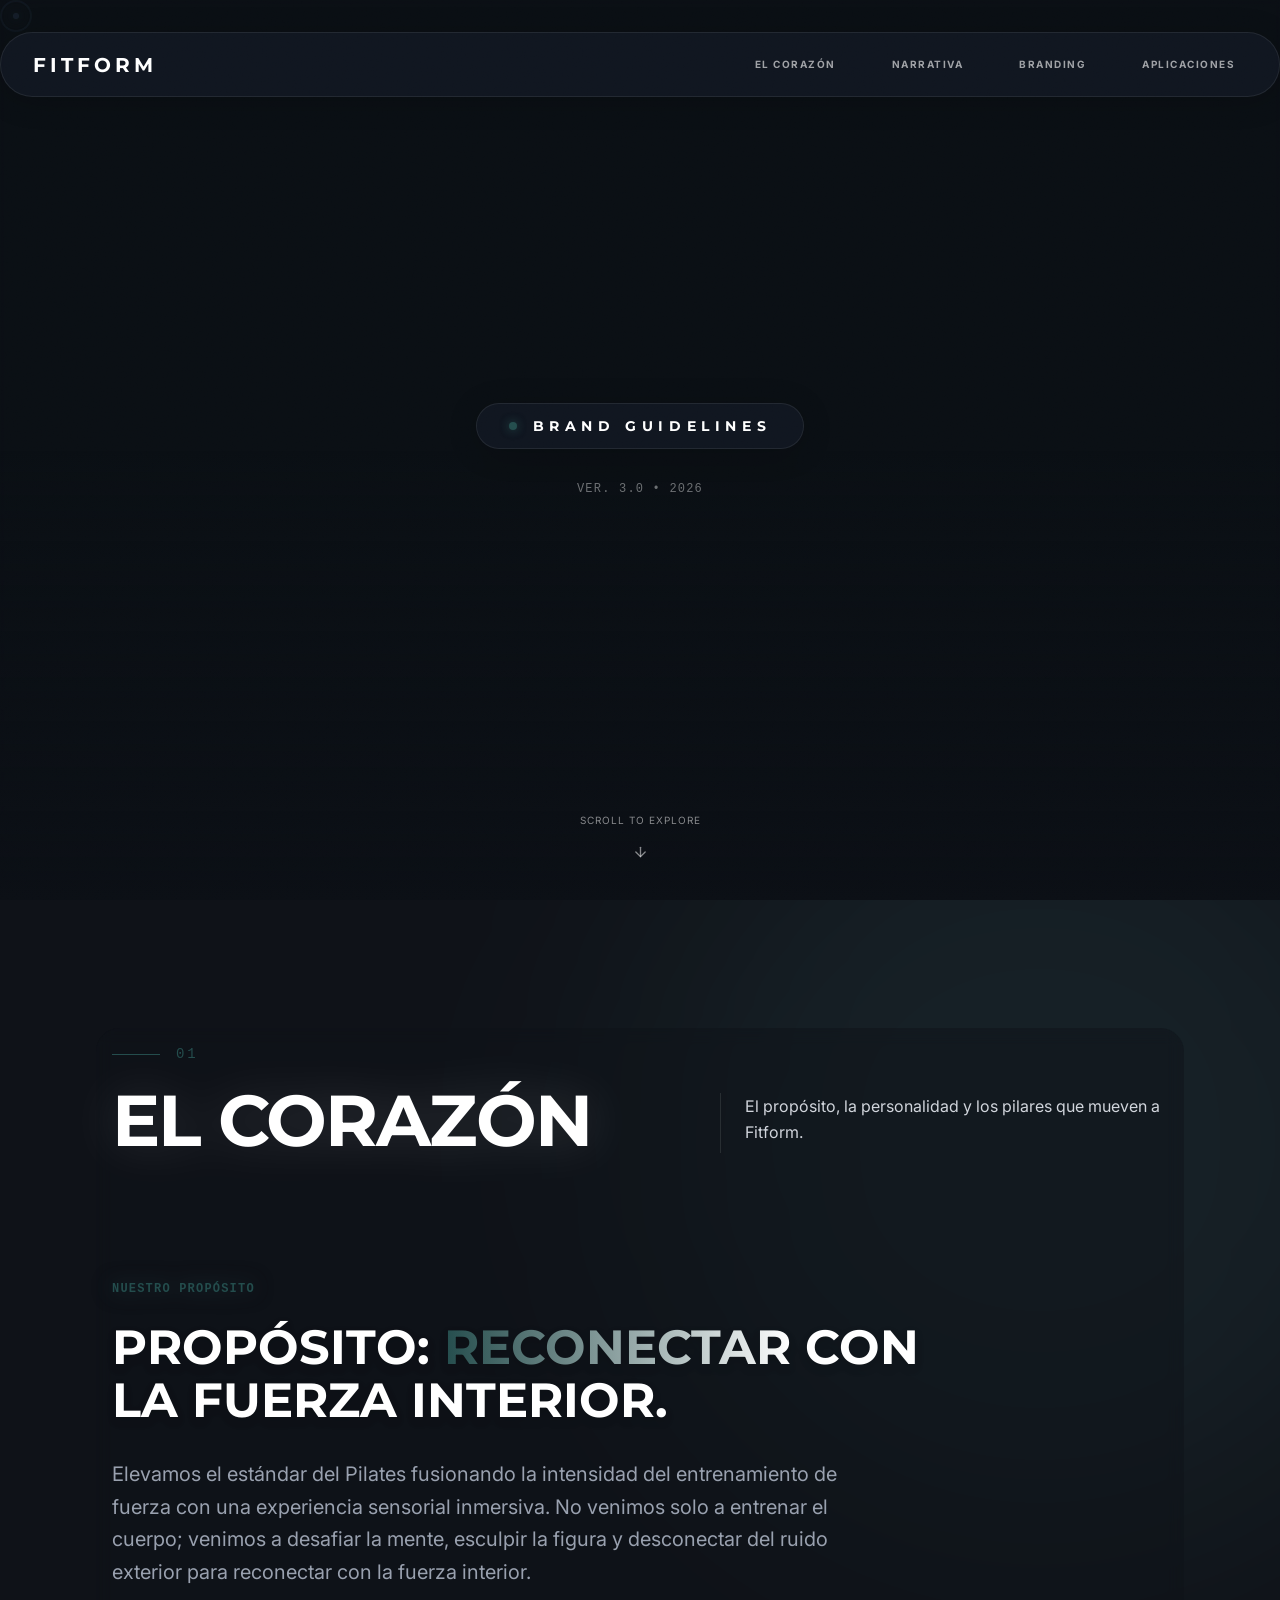
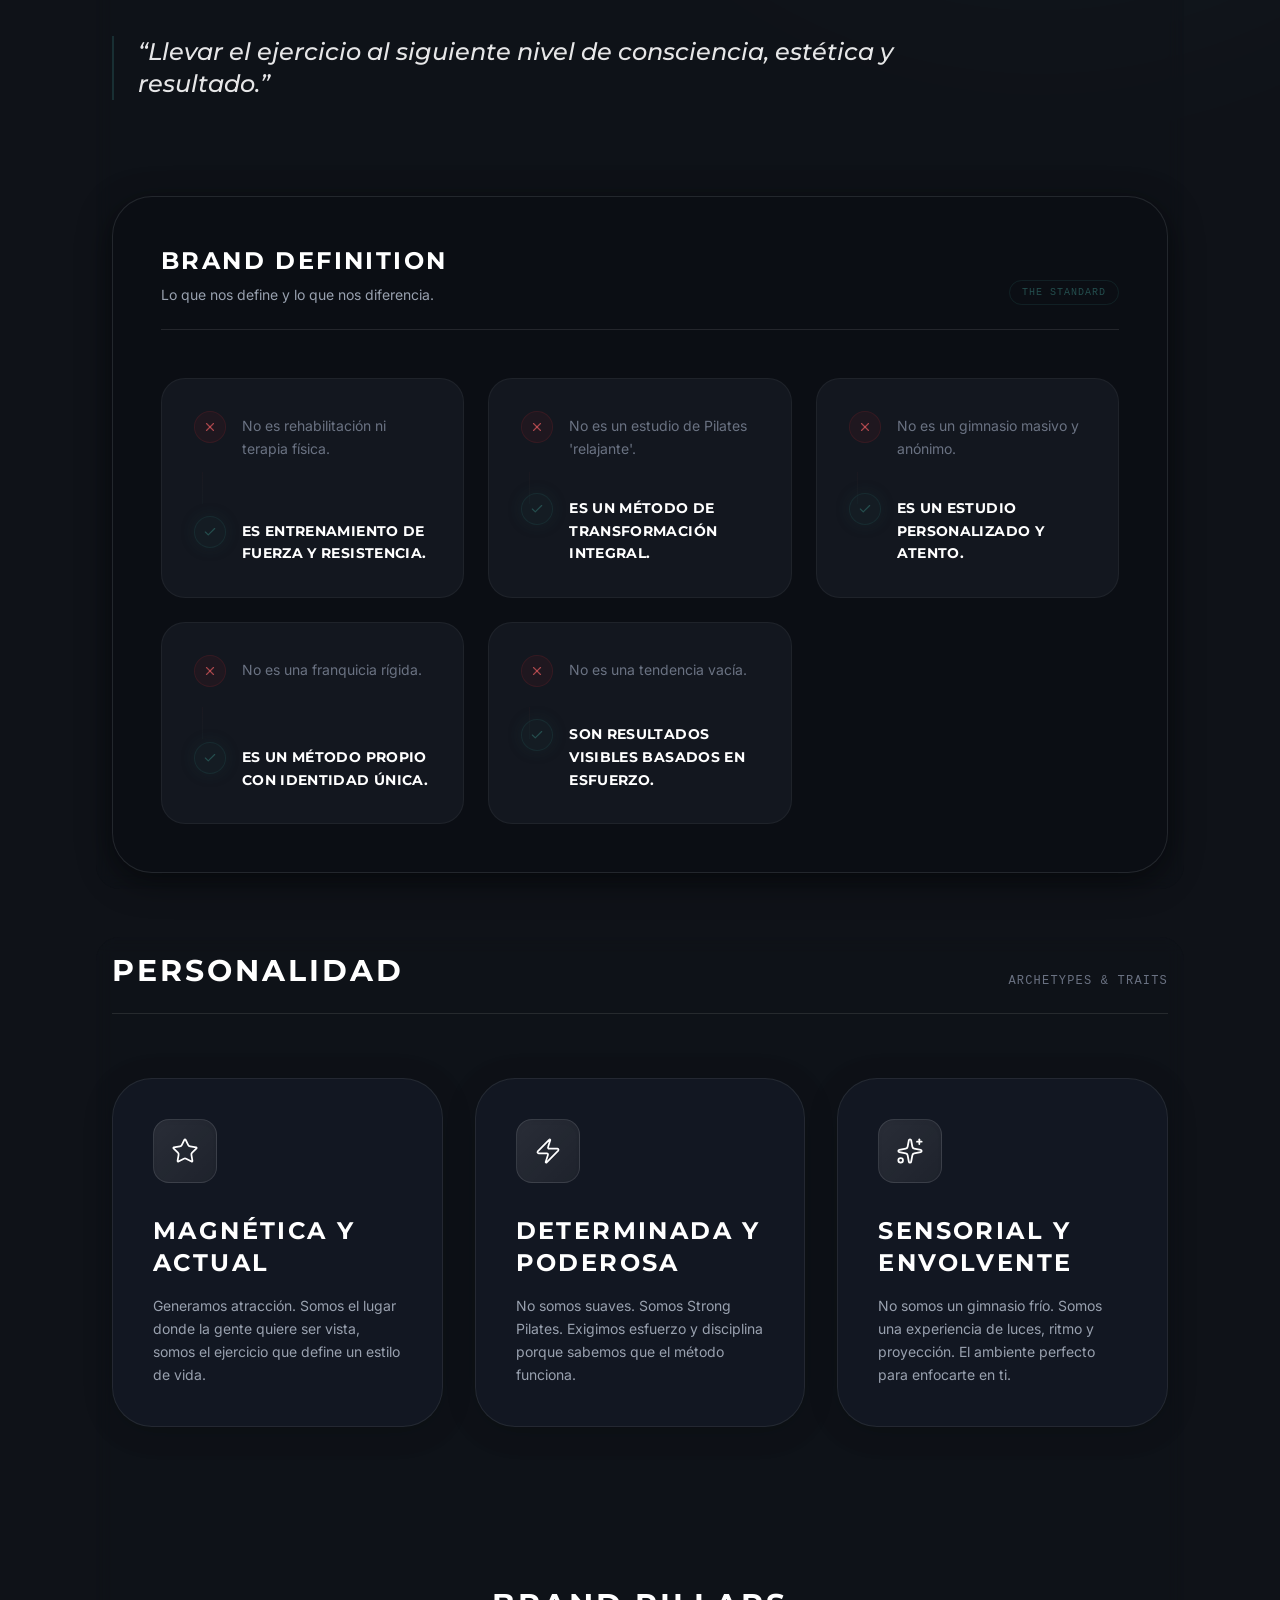
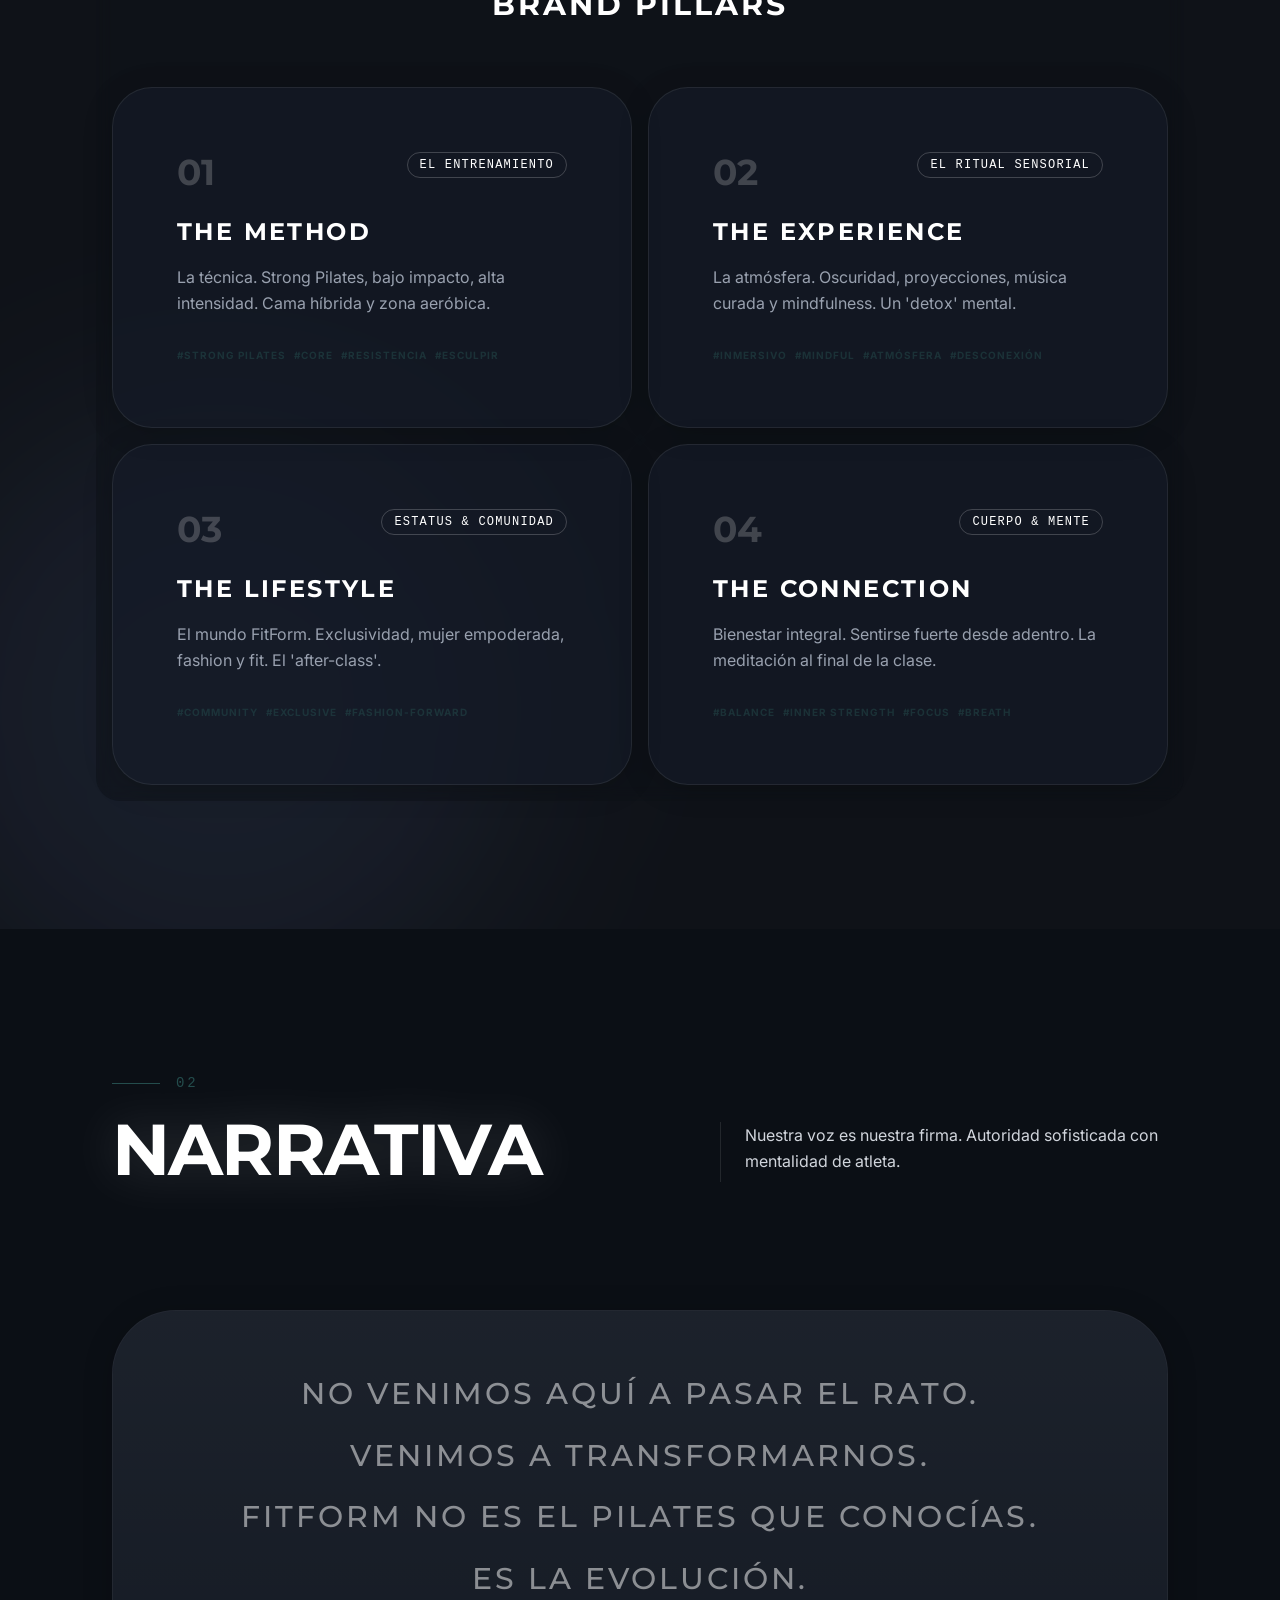
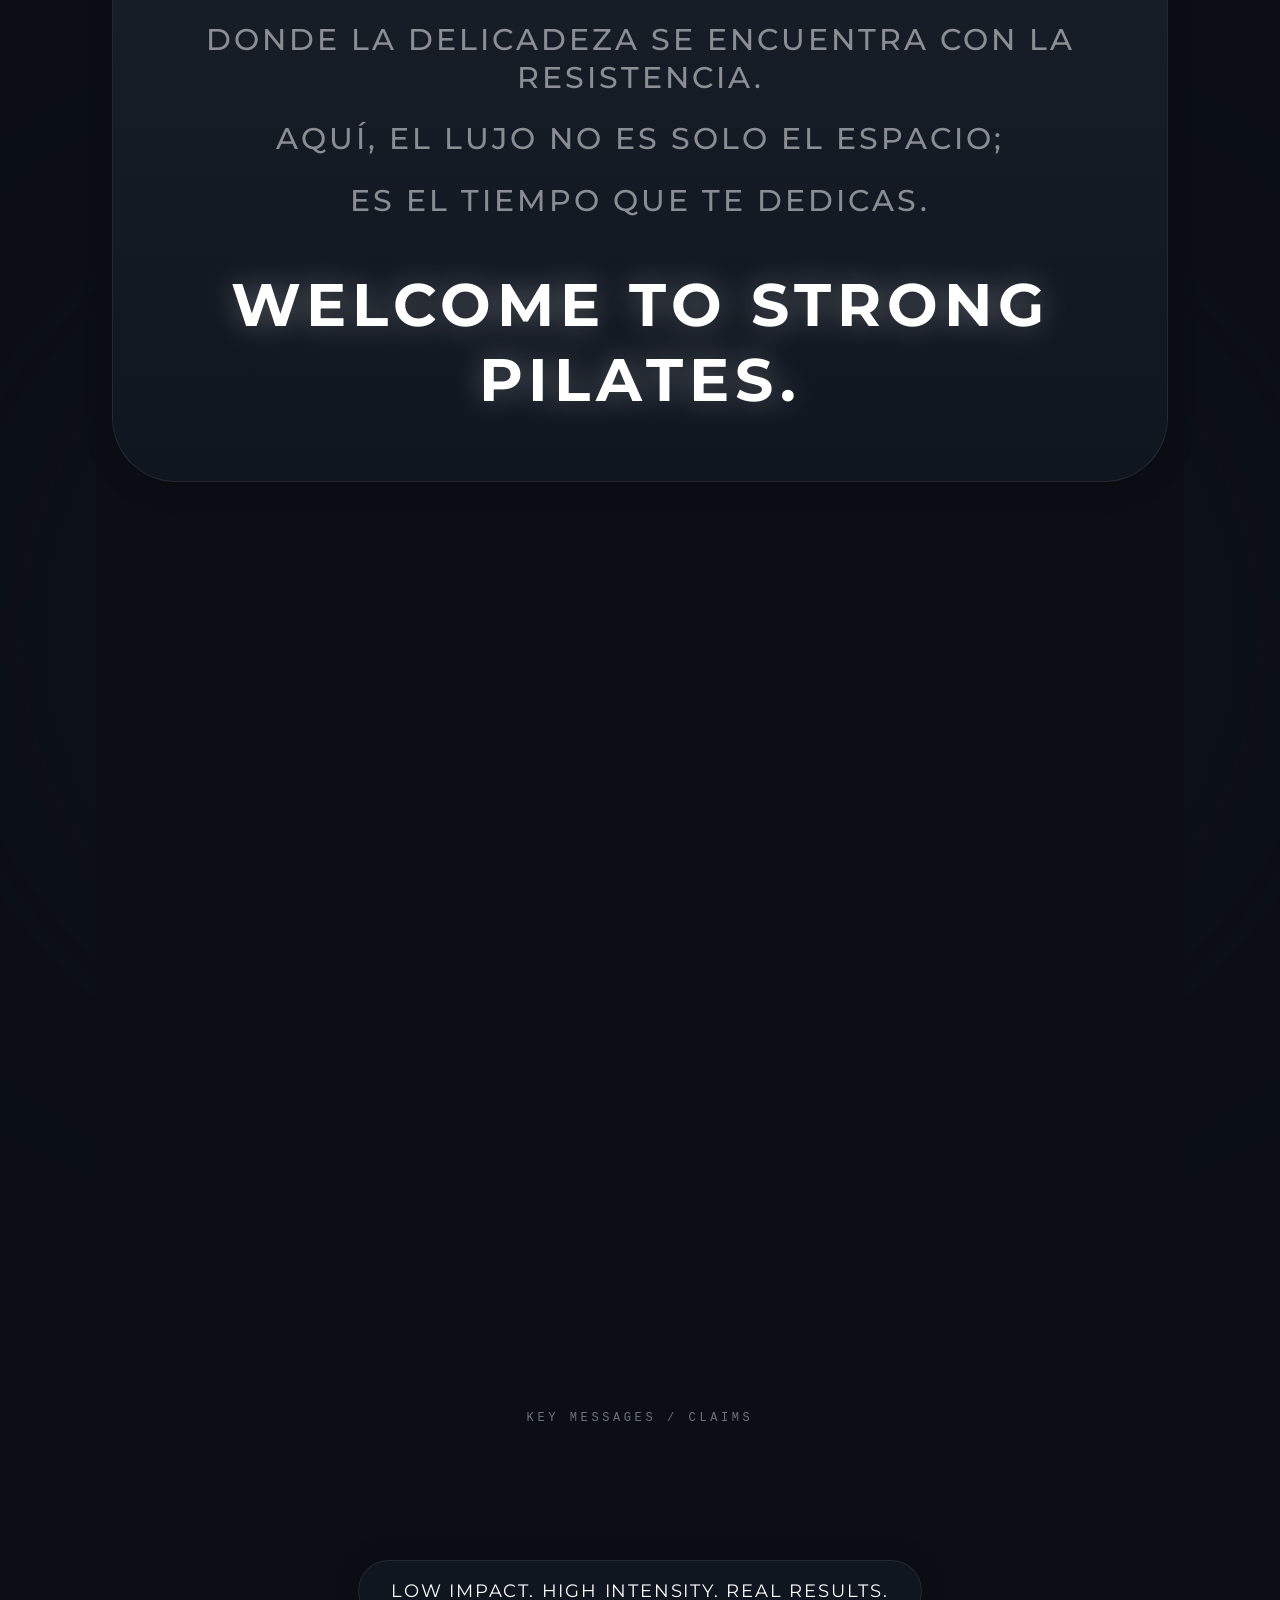
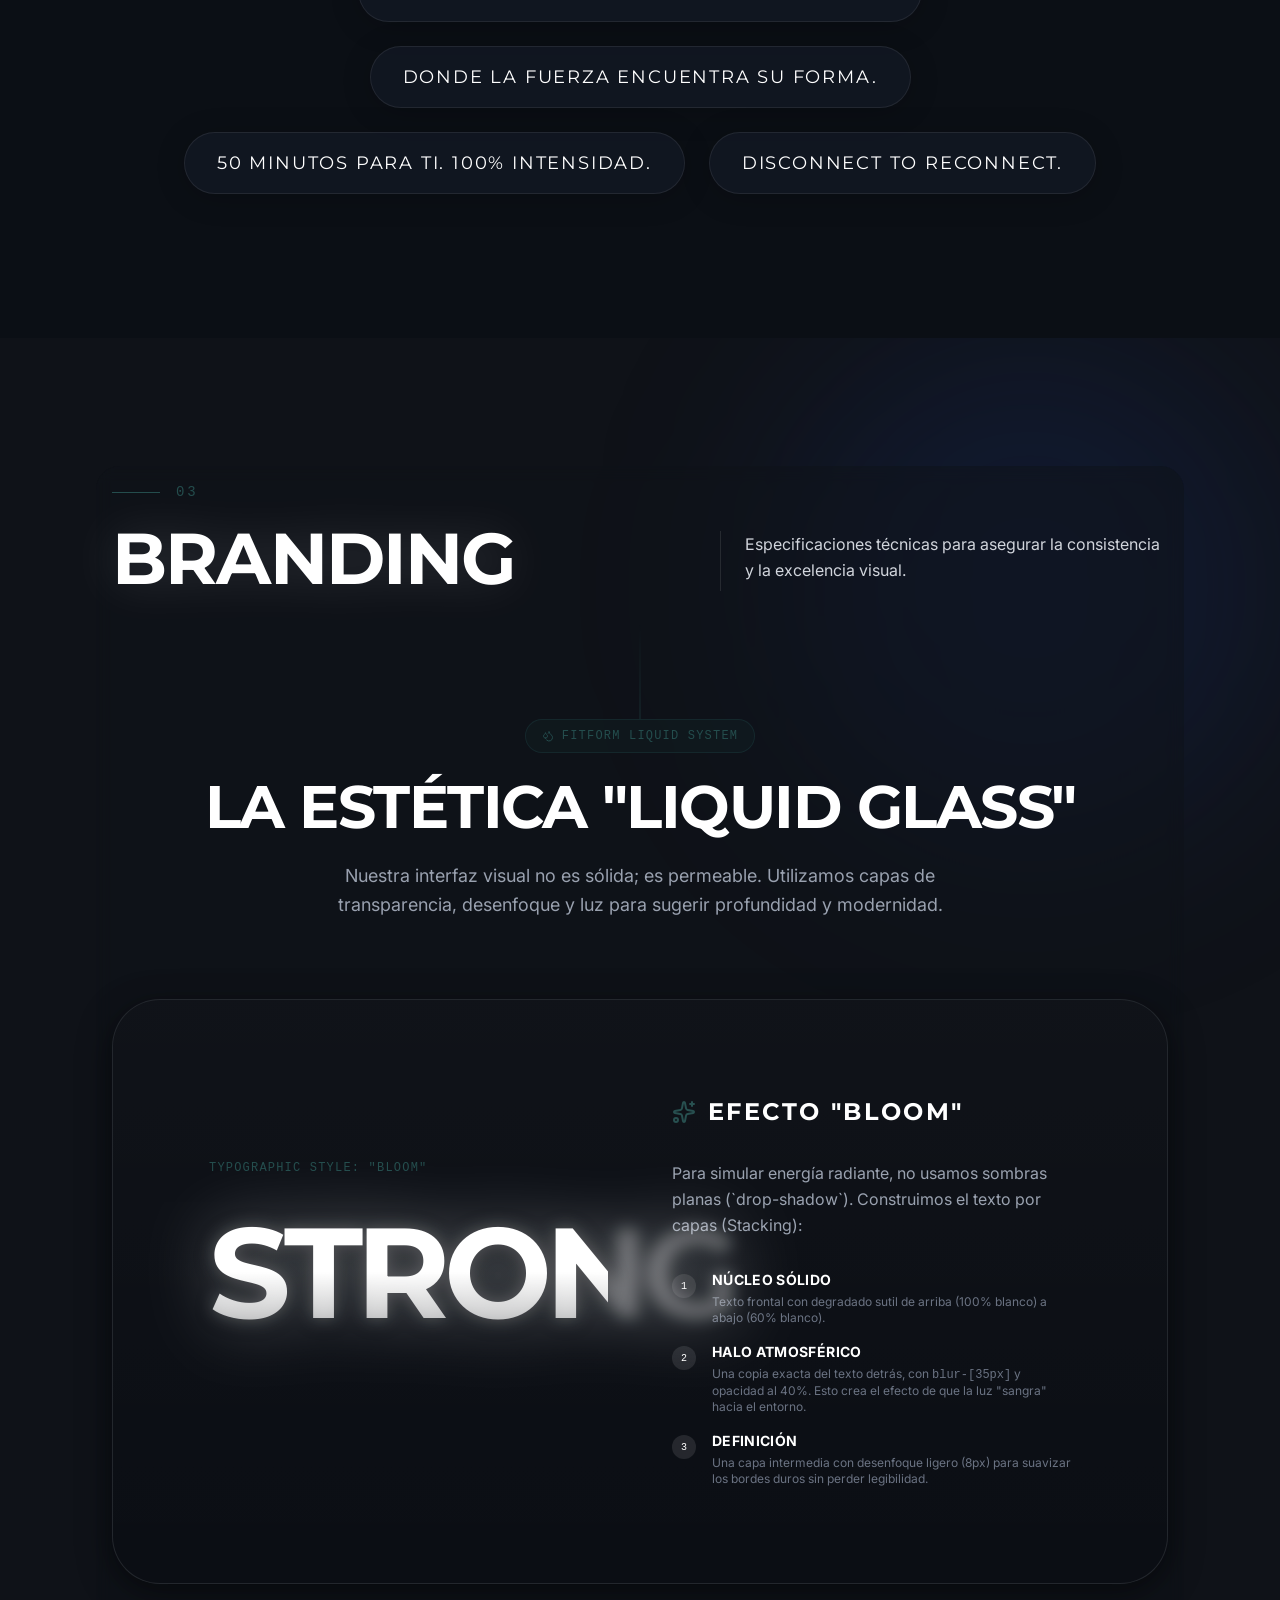
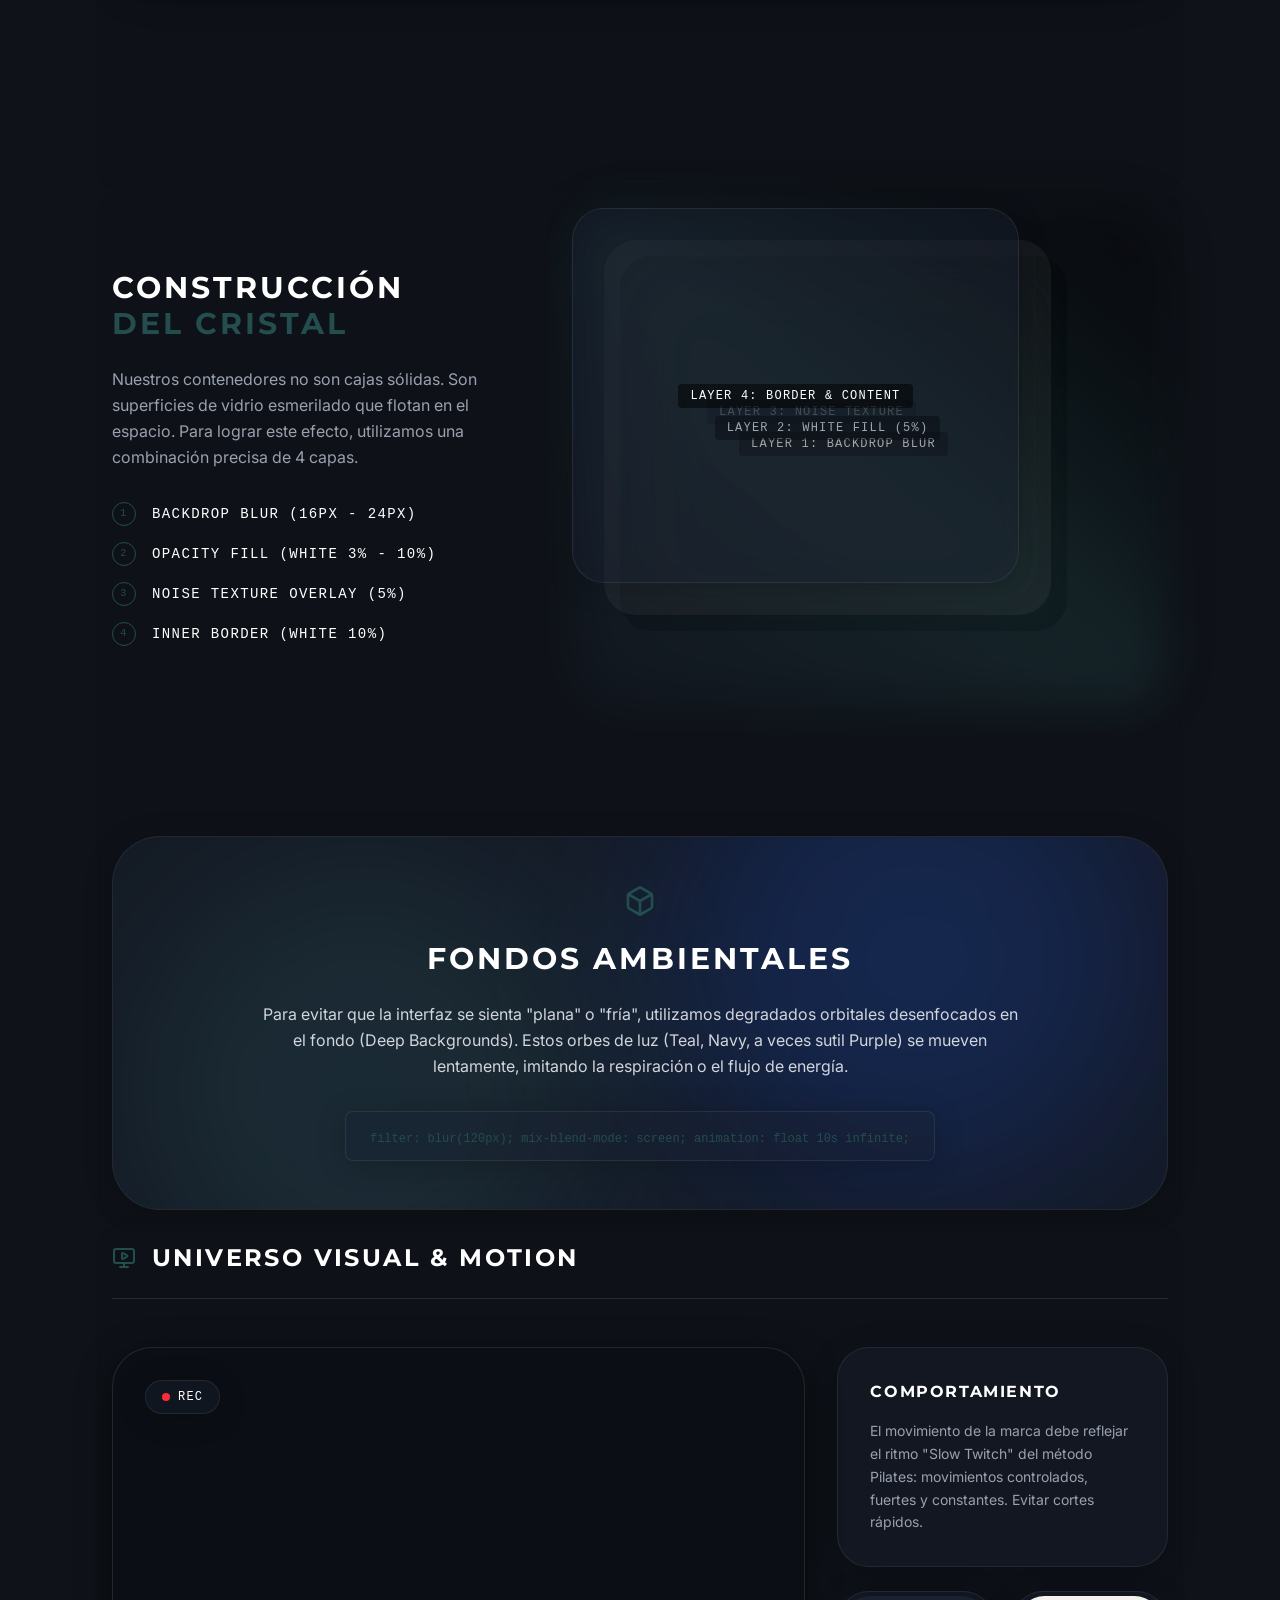
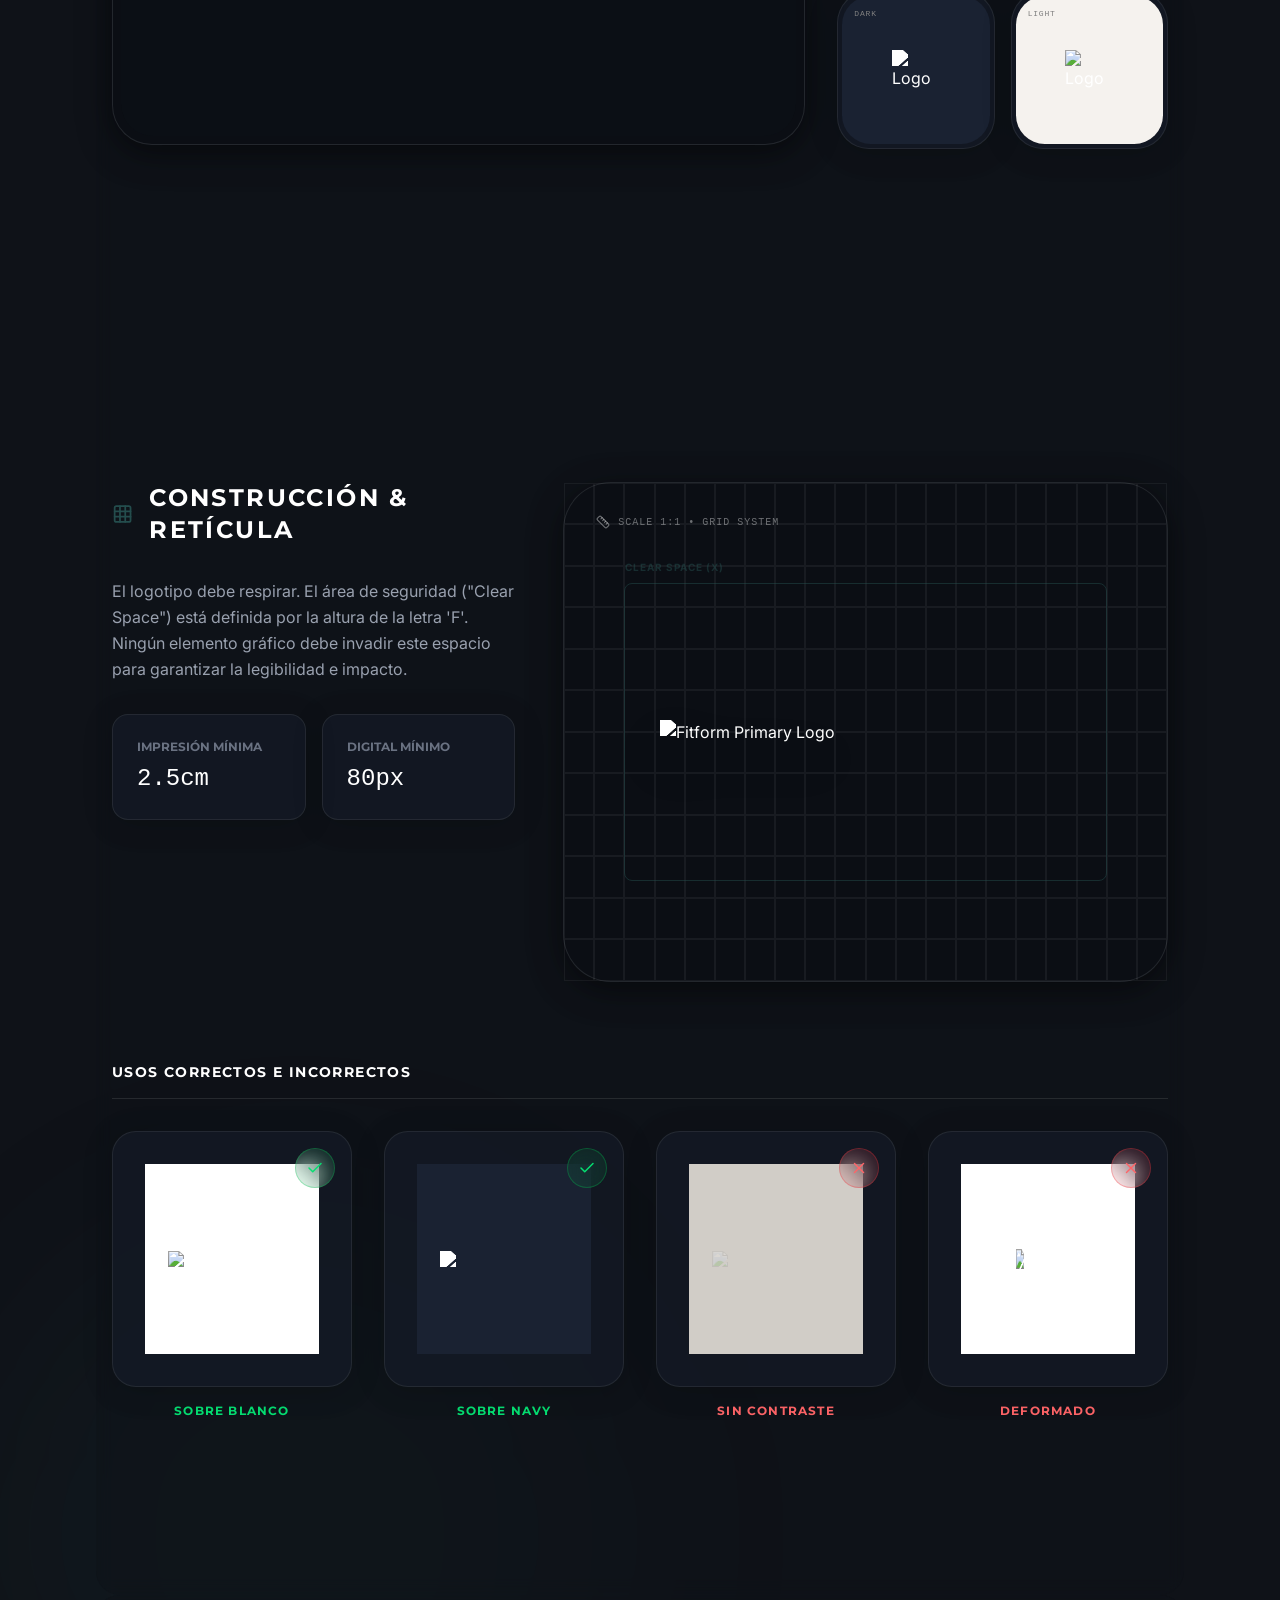
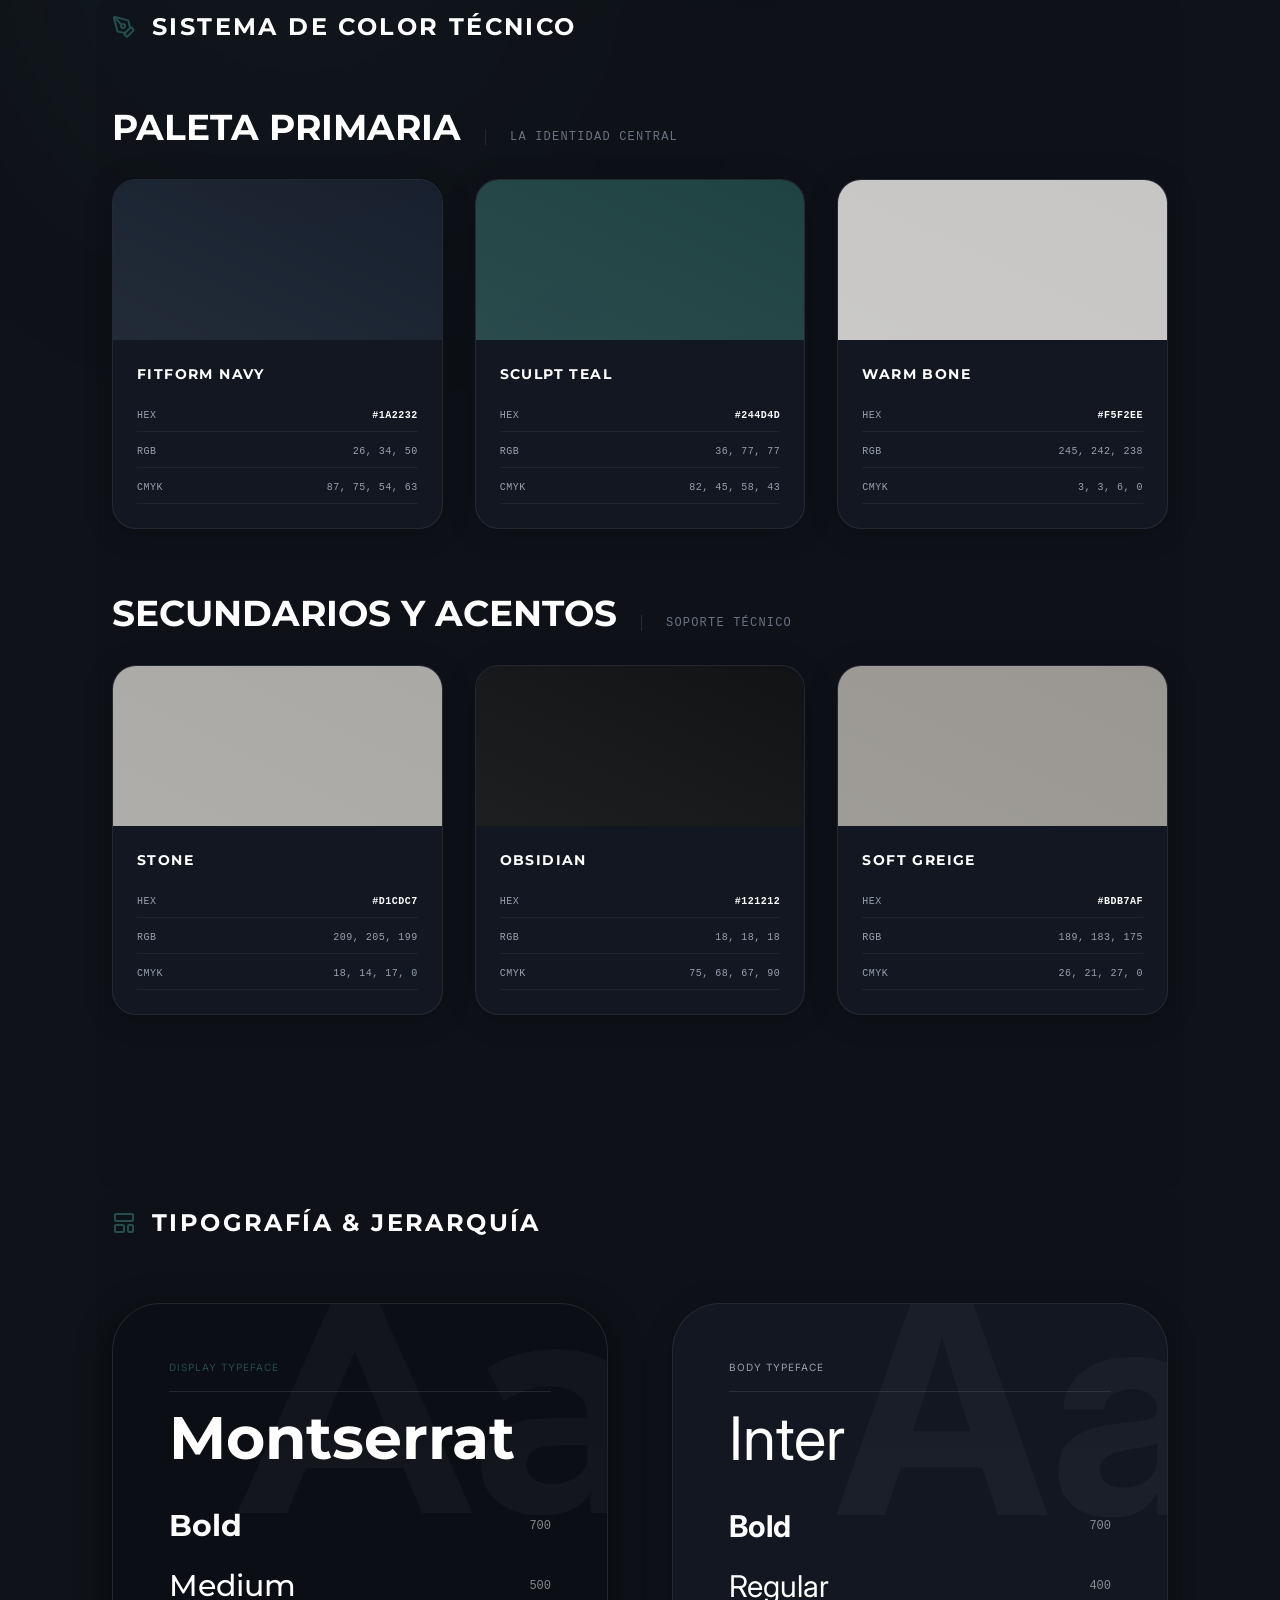
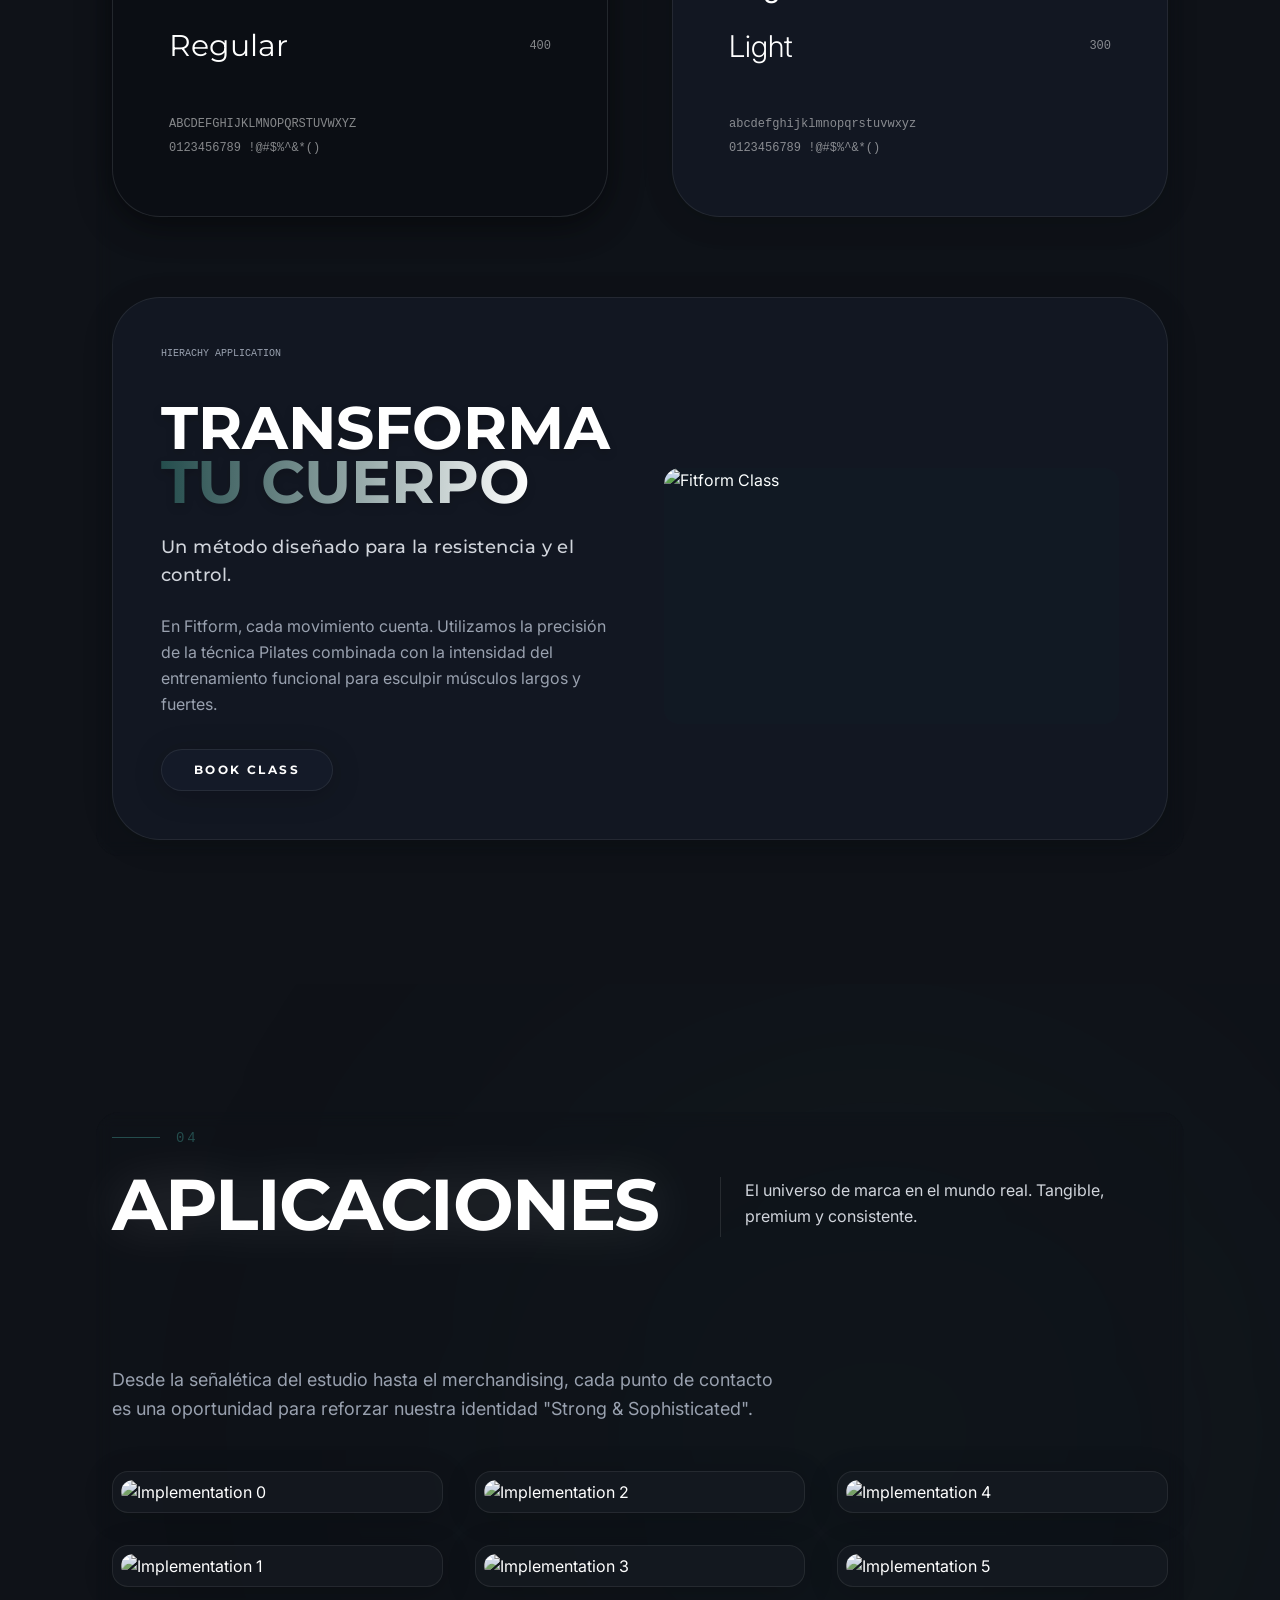
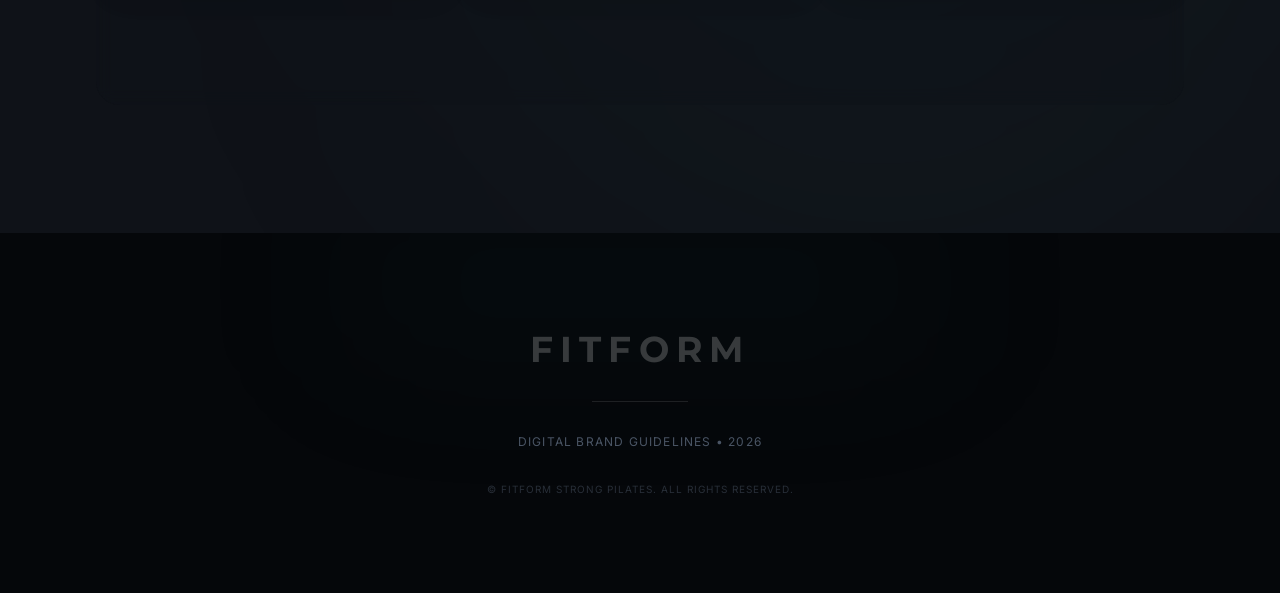
==== index.html @ f4a09dfe "Add files via upload" ====
<!doctype html>
<html lang="en">
  <head>
    <meta charset="UTF-8" />
    <meta name="viewport" content="width=device-width, initial-scale=1.0" />
    <title>Fitform | Digital Brandbook</title>
    <!-- Google Fonts -->
    <link rel="preconnect" href="https://fonts.googleapis.com">
    <link rel="preconnect" href="https://fonts.gstatic.com" crossorigin>
    <link href="https://fonts.googleapis.com/css2?family=Inter:wght@300;400;500;600&family=Montserrat:wght@300;400;500;600;700;800&display=swap" rel="stylesheet">
    <script type="module" crossorigin src="/assets/index-Cy3mDnYG.js"></script>
    <link rel="stylesheet" crossorigin href="/assets/index-Bn7kKsM8.css">
  </head>
  <body>
    <div id="root"></div>
  </body>
</html>
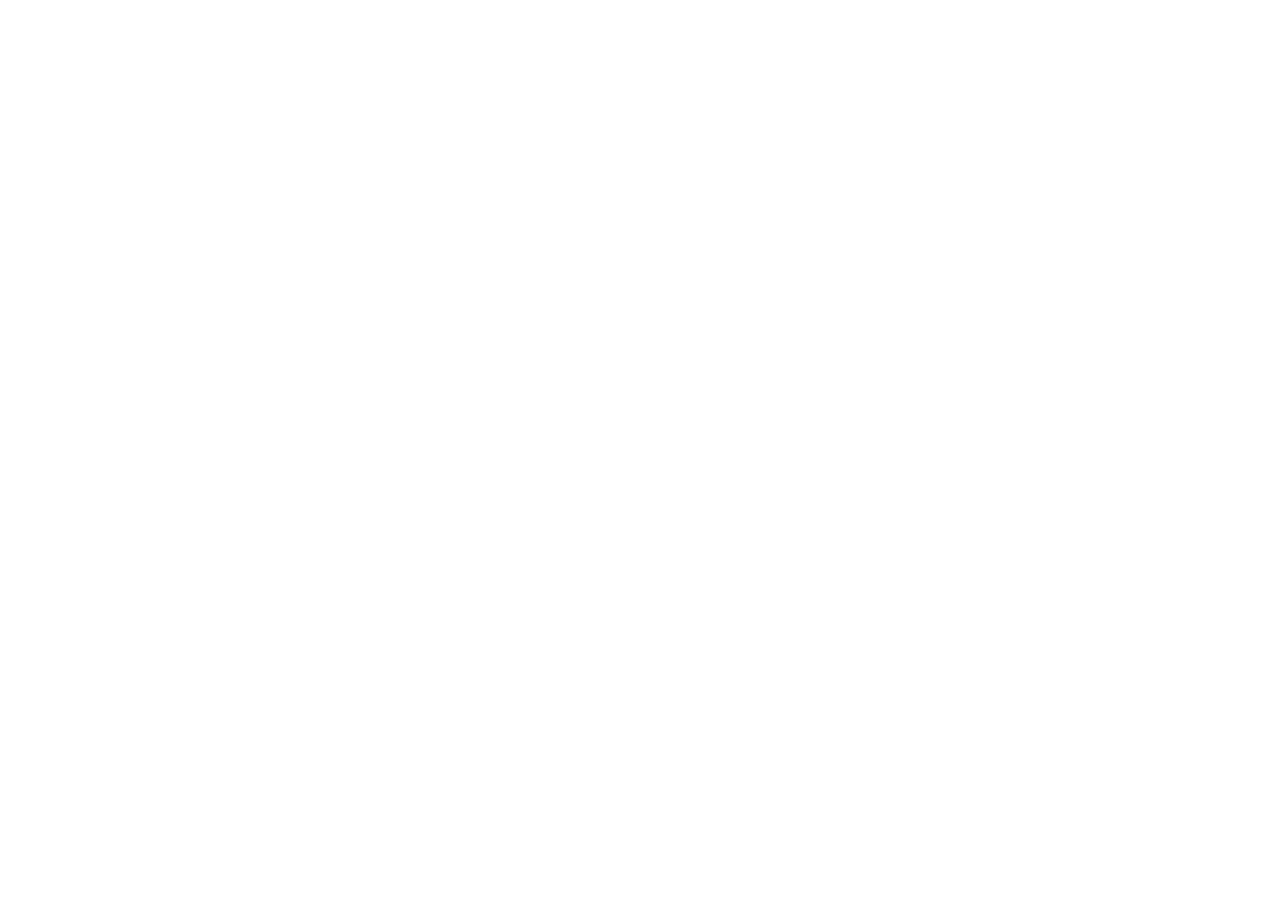
==== commit 5fae6fc4: "Add files via upload" ====
--- a/index.html
+++ b/index.html
@@ -8,8 +8,8 @@
     <link rel="preconnect" href="https://fonts.googleapis.com">
     <link rel="preconnect" href="https://fonts.gstatic.com" crossorigin>
     <link href="https://fonts.googleapis.com/css2?family=Inter:wght@300;400;500;600&family=Montserrat:wght@300;400;500;600;700;800&display=swap" rel="stylesheet">
-    <script type="module" crossorigin src="/assets/index-Cy3mDnYG.js"></script>
-    <link rel="stylesheet" crossorigin href="/assets/index-Bn7kKsM8.css">
+    <script type="module" crossorigin src="/fitform_brandguidelines/assets/index-bEF5tuqU.js"></script>
+    <link rel="stylesheet" crossorigin href="/fitform_brandguidelines/assets/index-Fb9wpiy7.css">
   </head>
   <body>
     <div id="root"></div>
